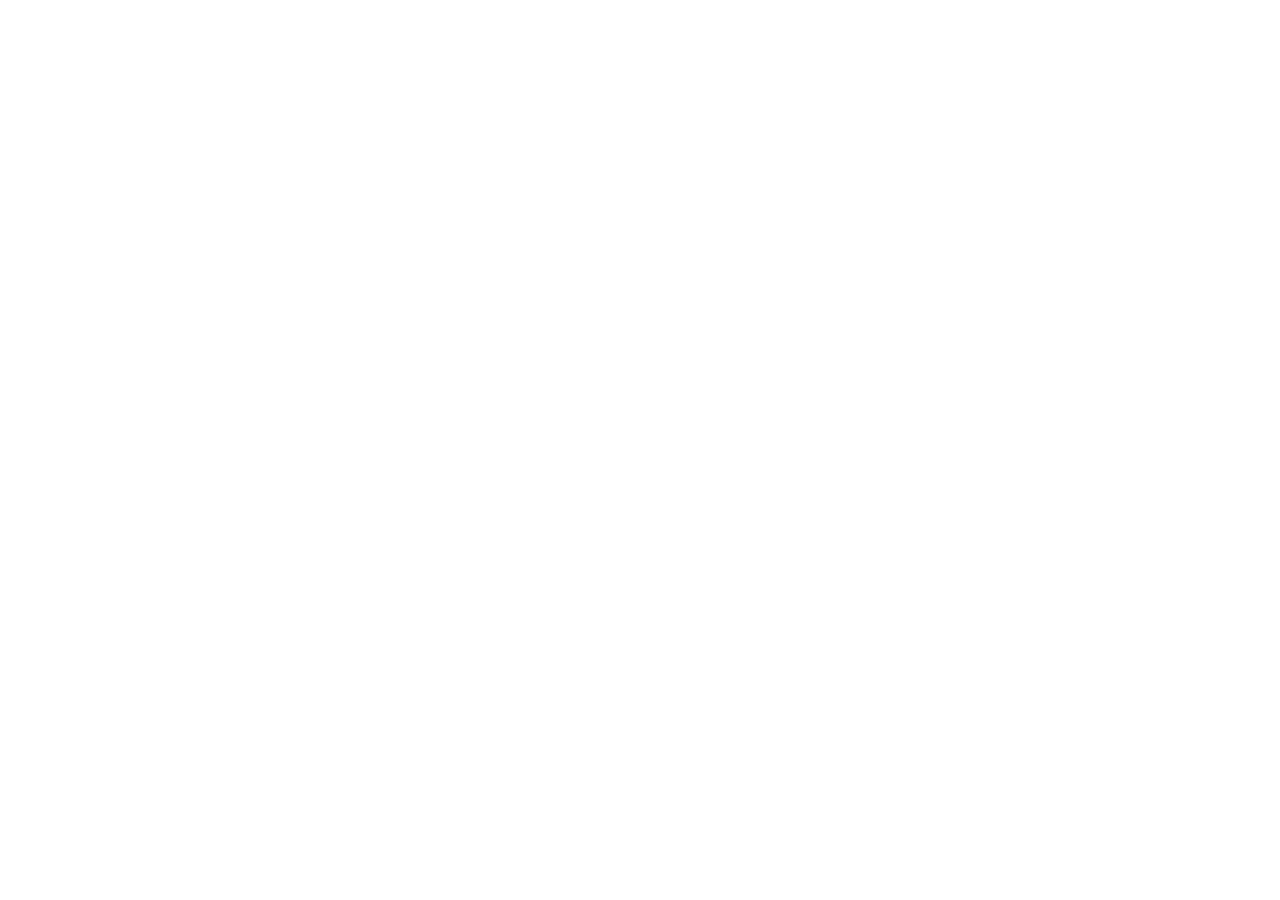
==== index.html @ d9355df0 "mindex" ====
<!doctype html>
<html lang="ja">
<head>
    
    <meta charset="utf-8">
    
    <!-- Google Tag Manager -->
    <!-- End Google Tag Manager -->
    
    <meta http-equiv="X-UA-Compatible" content="IE=edge">
    <meta name="viewport" content="width=device-width, initial-scale=1, minimum-scale=1">
    <meta name="format-detection" content="telephone=no">

    <title></title>
    <meta name="keywords" content="">
    <meta name="description" content="">

    <link rel="canonical" href="">
    
    <!-- Favicon / Webclipicon -->
    <link rel="icon" href="assets/img/common/favicon.png" sizes="32x32" />
    <link rel="icon" href="assets/img/common/favicon.png" sizes="192x192" />
    <link rel="apple-touch-icon" href="assets/img/common/favicon.png" />
    
	<!-- Ogp -->
    <meta property="og:site_name" content="" />
    <meta property="og:url" content="" />
    <meta property="og:type" content="article" />
    <meta property="og:title" content="" />
    <meta property="og:description" content="" />
    <meta property="og:image" content="" />
    <meta property="og:locale" content="ja_JP" />
    <meta name="twitter:card" content="summary_large_image" />
    <meta name="twitter:description" content="" />
    <meta name="twitter:image:src" content="" />
	
    <!-- Google Fonts -->
    <link rel="preconnect" href="https://fonts.googleapis.com">
    <link rel="preconnect" href="https://fonts.gstatic.com" crossorigin>
    
    <!-- Css -->
    <link rel="stylesheet" href="assets/css/reset.css">
    <link rel="stylesheet" href="assets/css/common.css">
    <link rel="stylesheet" href="assets/css/top.css">
    
</head>

<body>
	
    <!-- Google Tag Manager (noscript) -->
    <!-- End Google Tag Manager (noscript) -->
    
	<!-- Header -->
	<header class="header" data-include="./inc/header.html" data-path="./"></header>
    <!-- End Header -->
	
	<!-- Main -->
    <div class="main">
        
	</div>
	<!-- End Main -->
	
	<!-- Footer -->
	<footer class="footer" data-include="./inc/footer.html" data-path="./"></footer>
    <!-- End Footer -->
	
    <!-- Js -->	
    <script src="assets/js/common.js"></script>
    
</body>
</html>
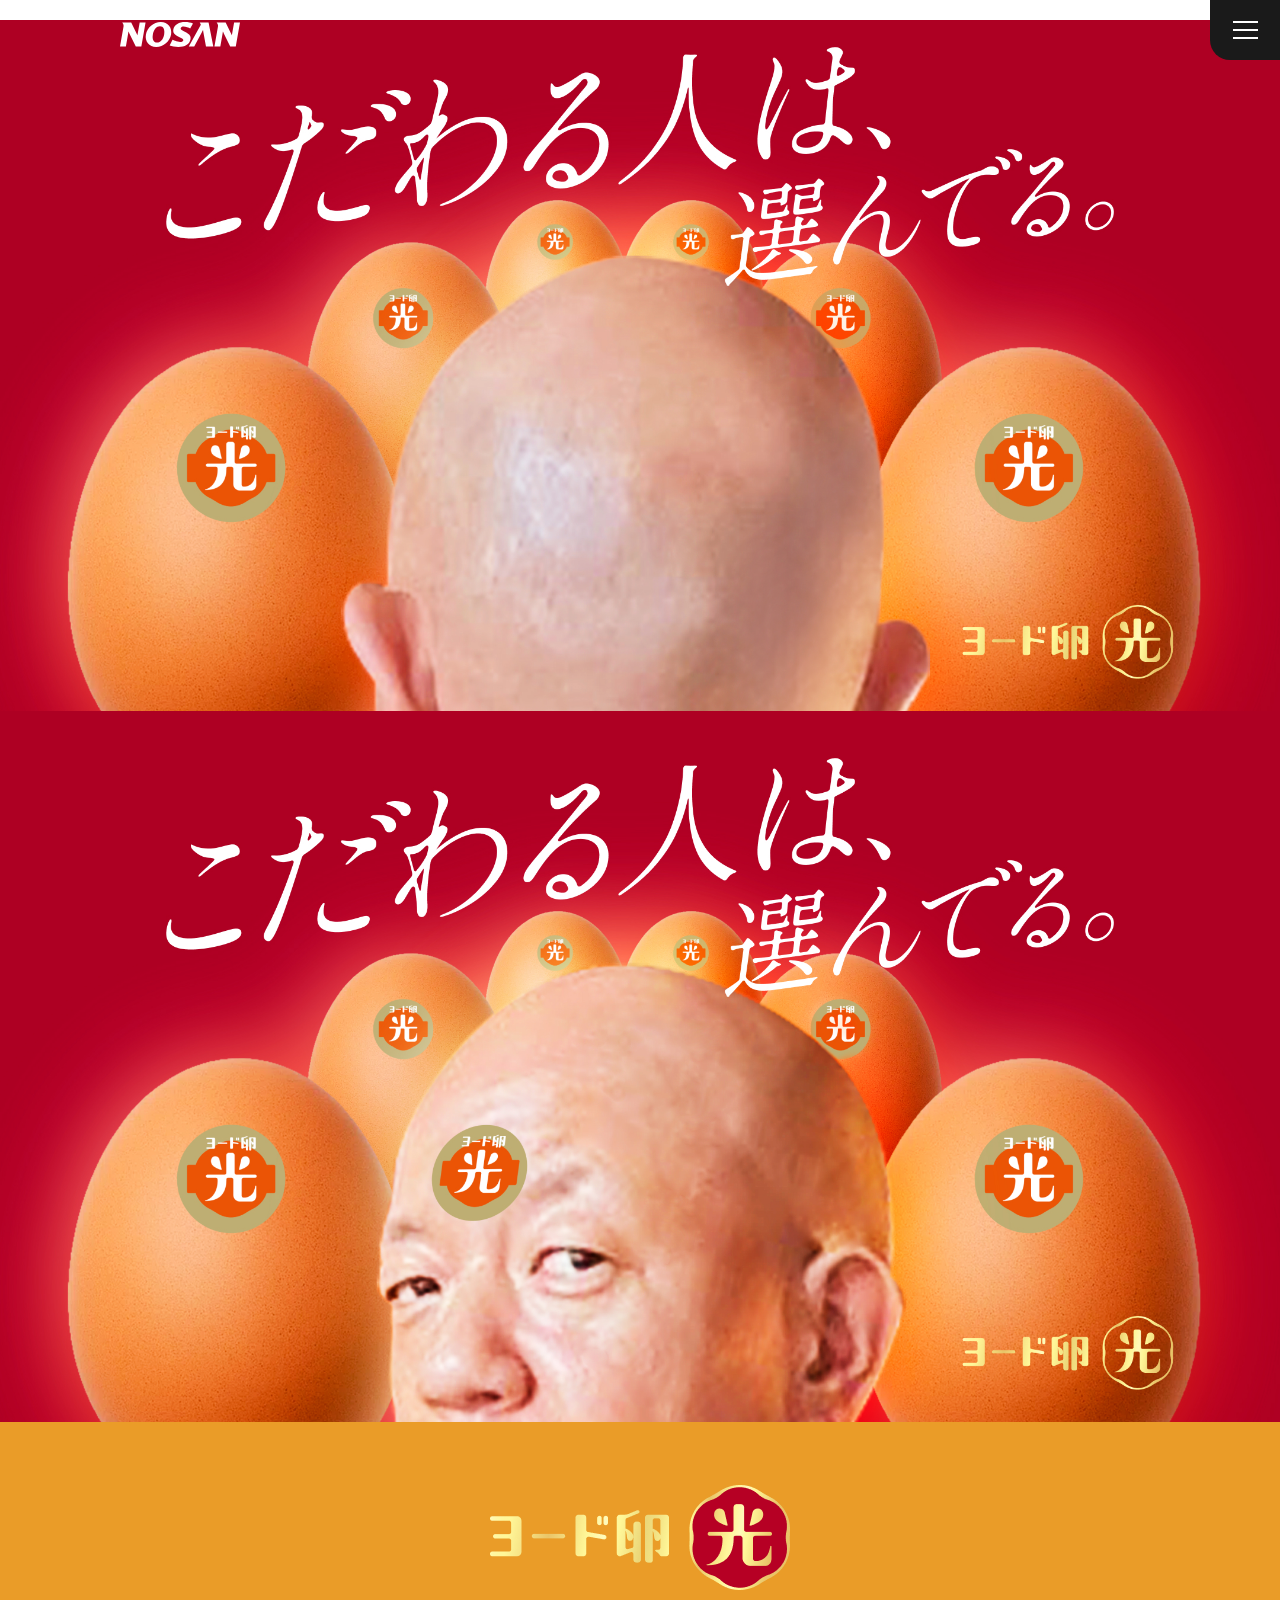
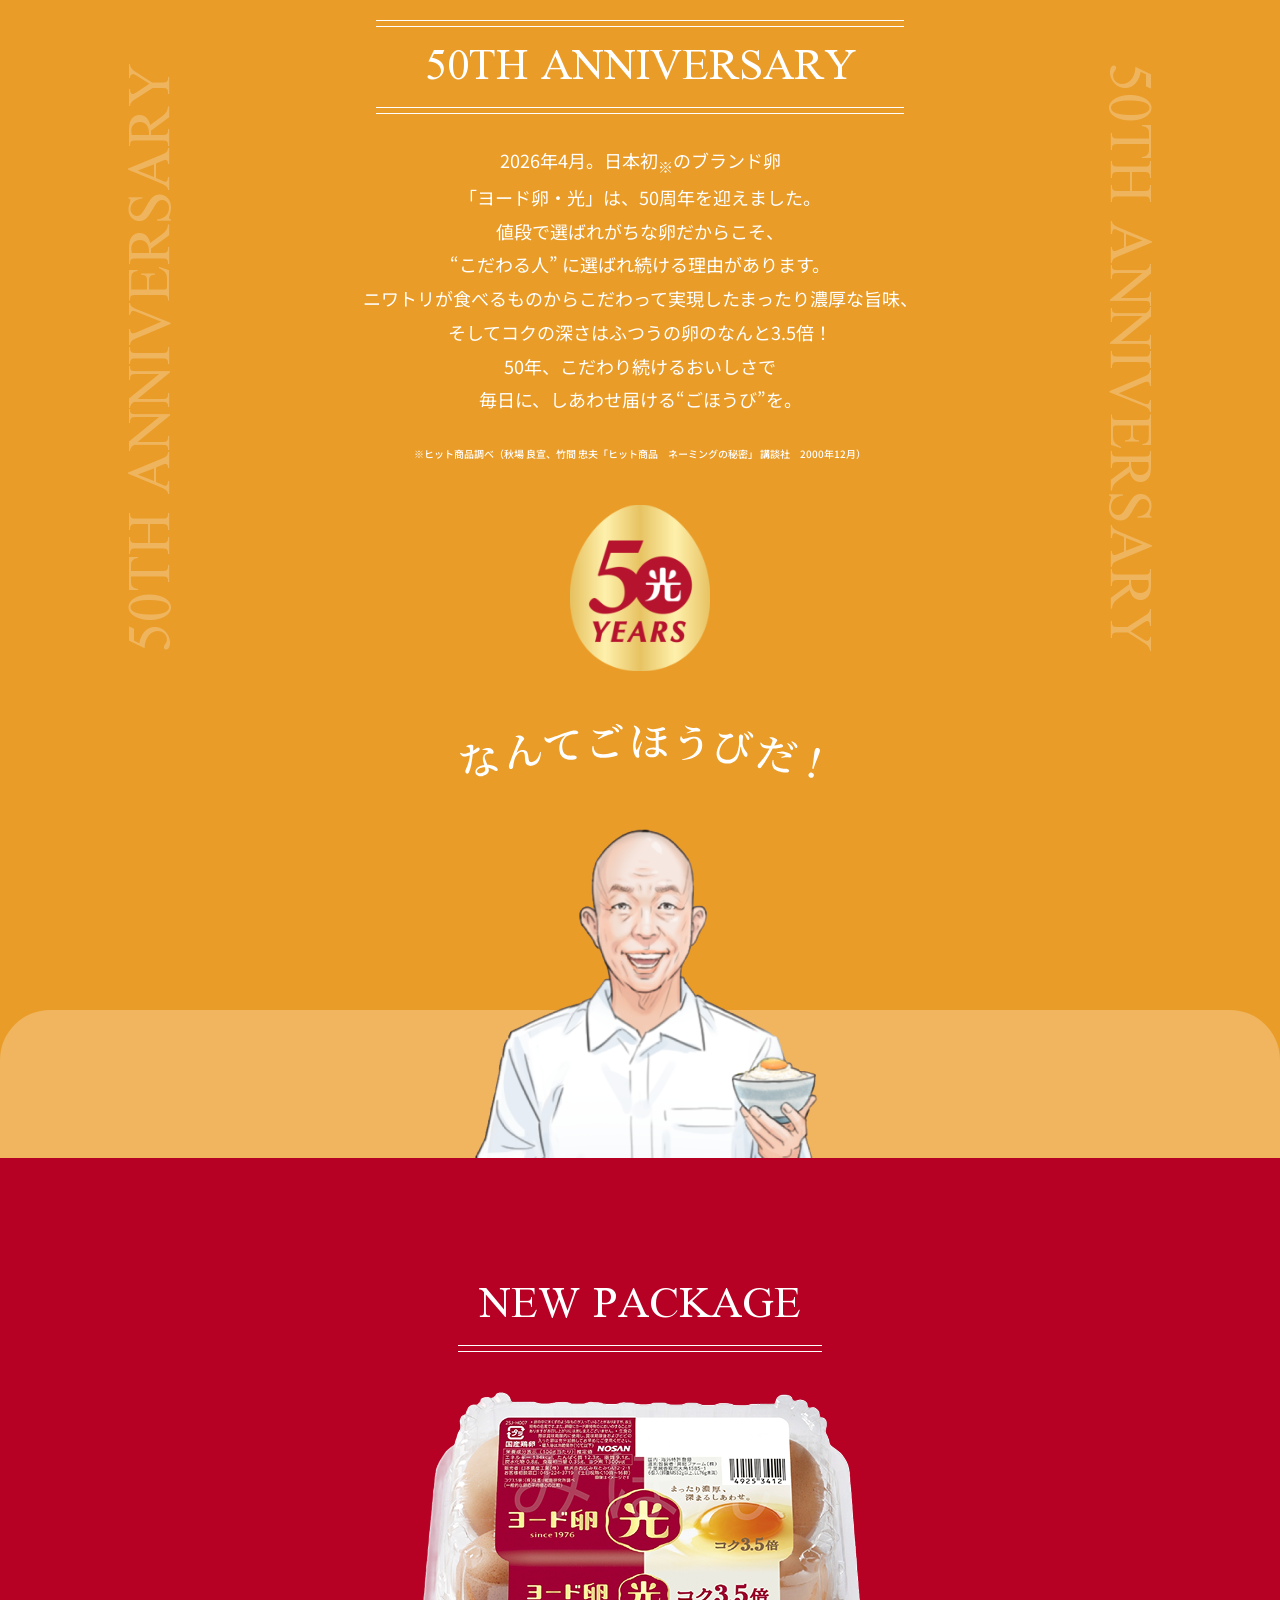
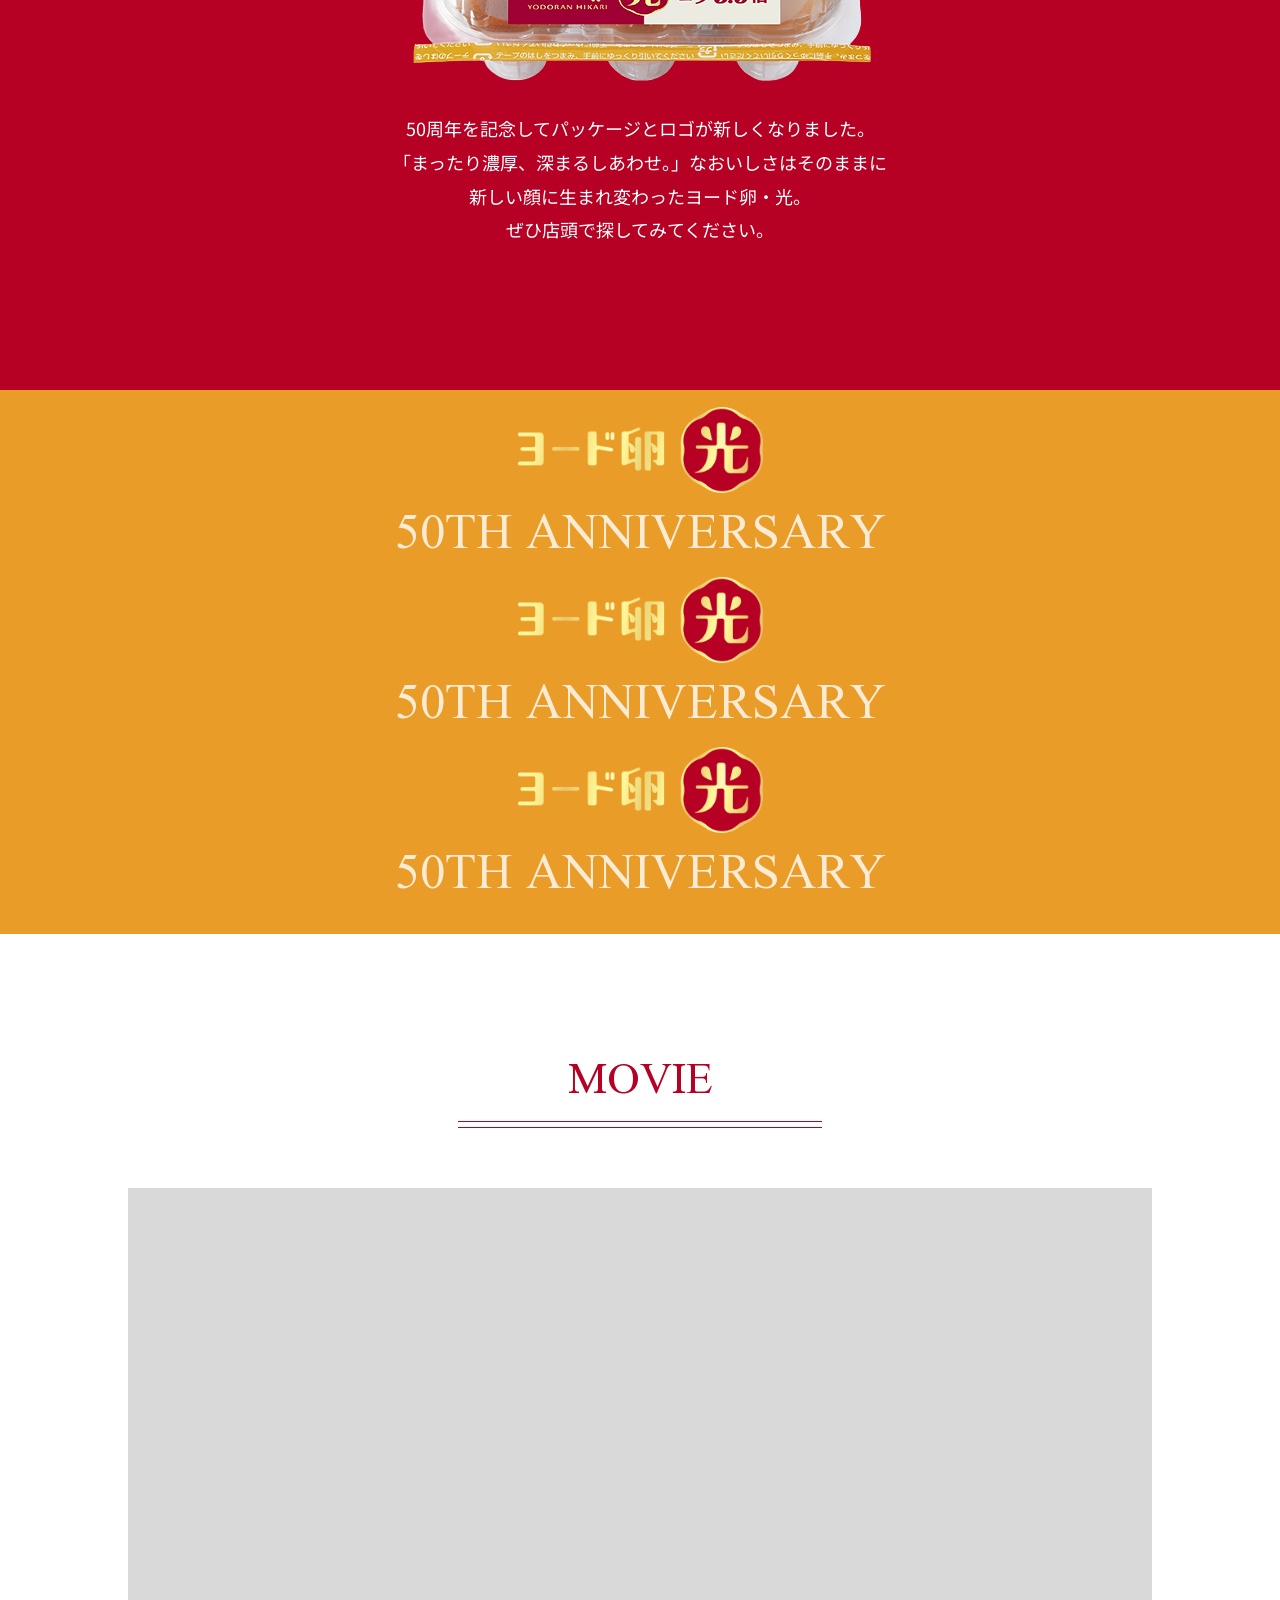
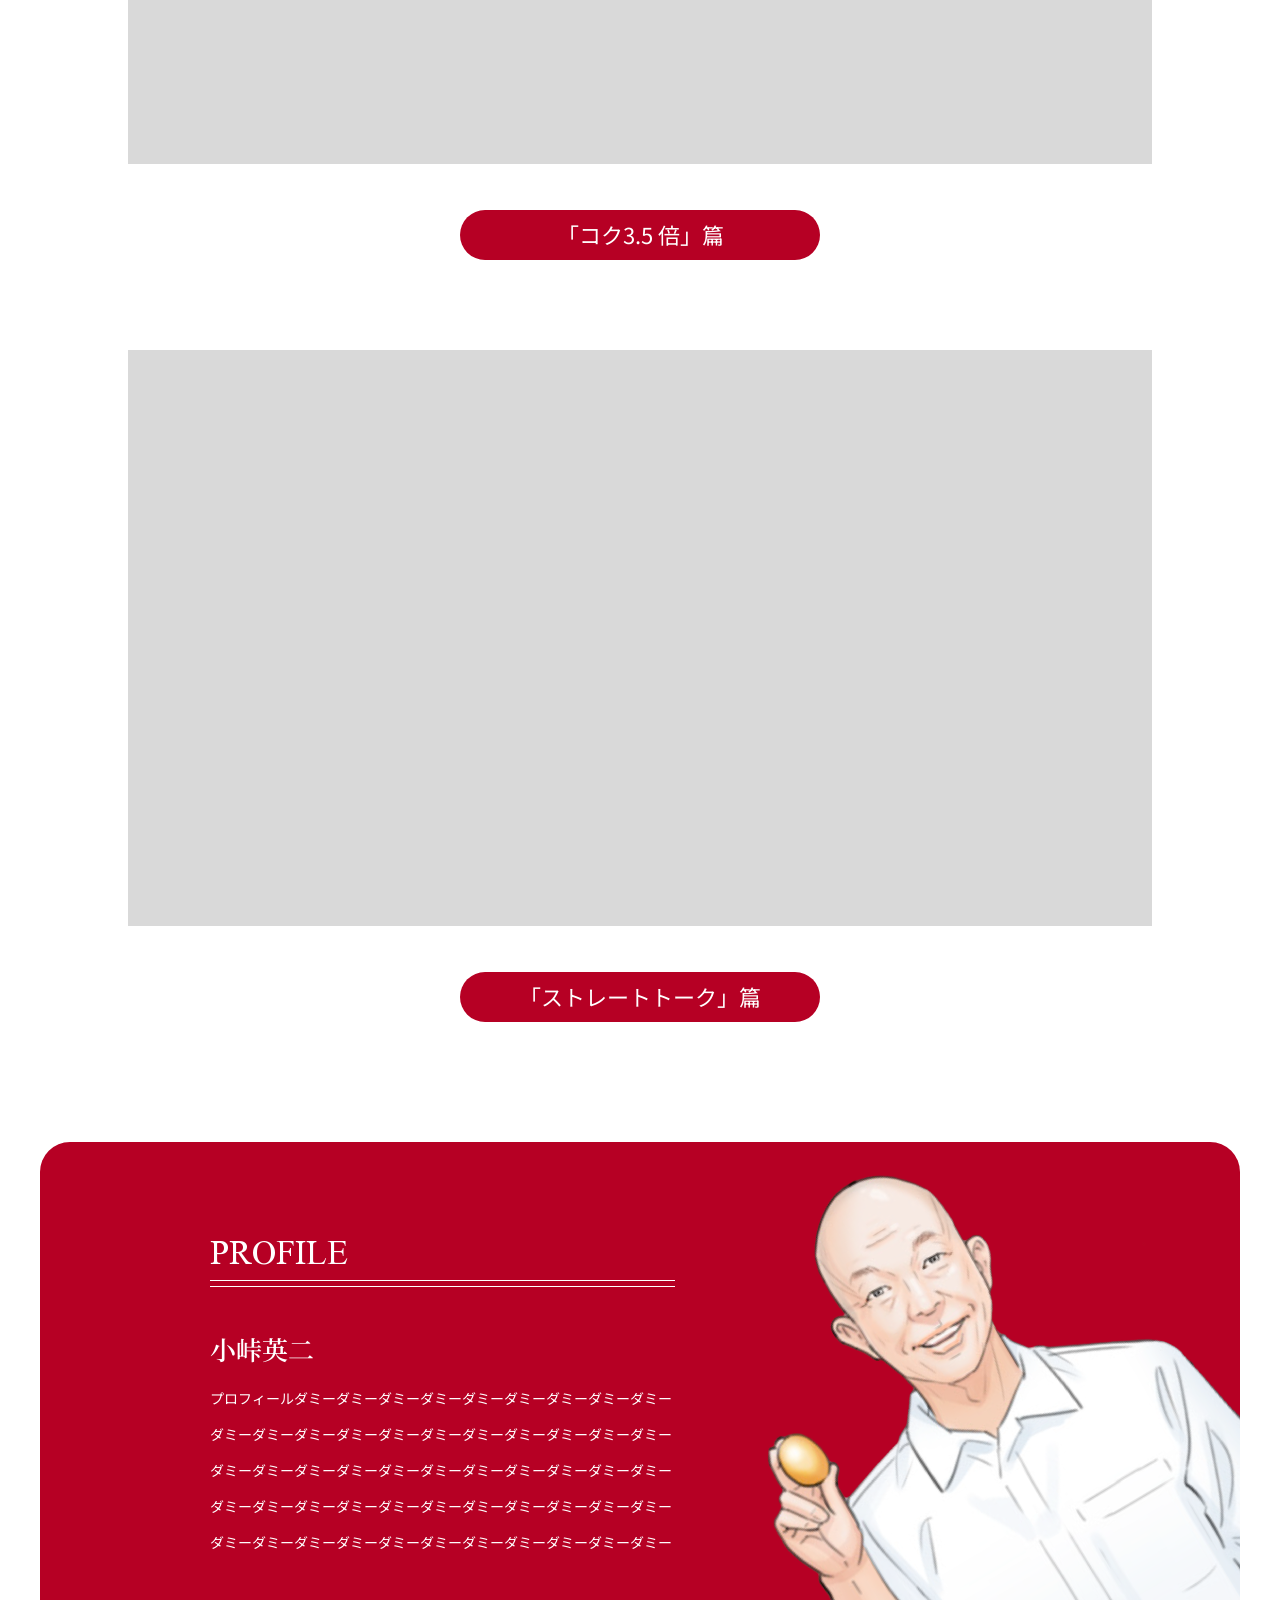
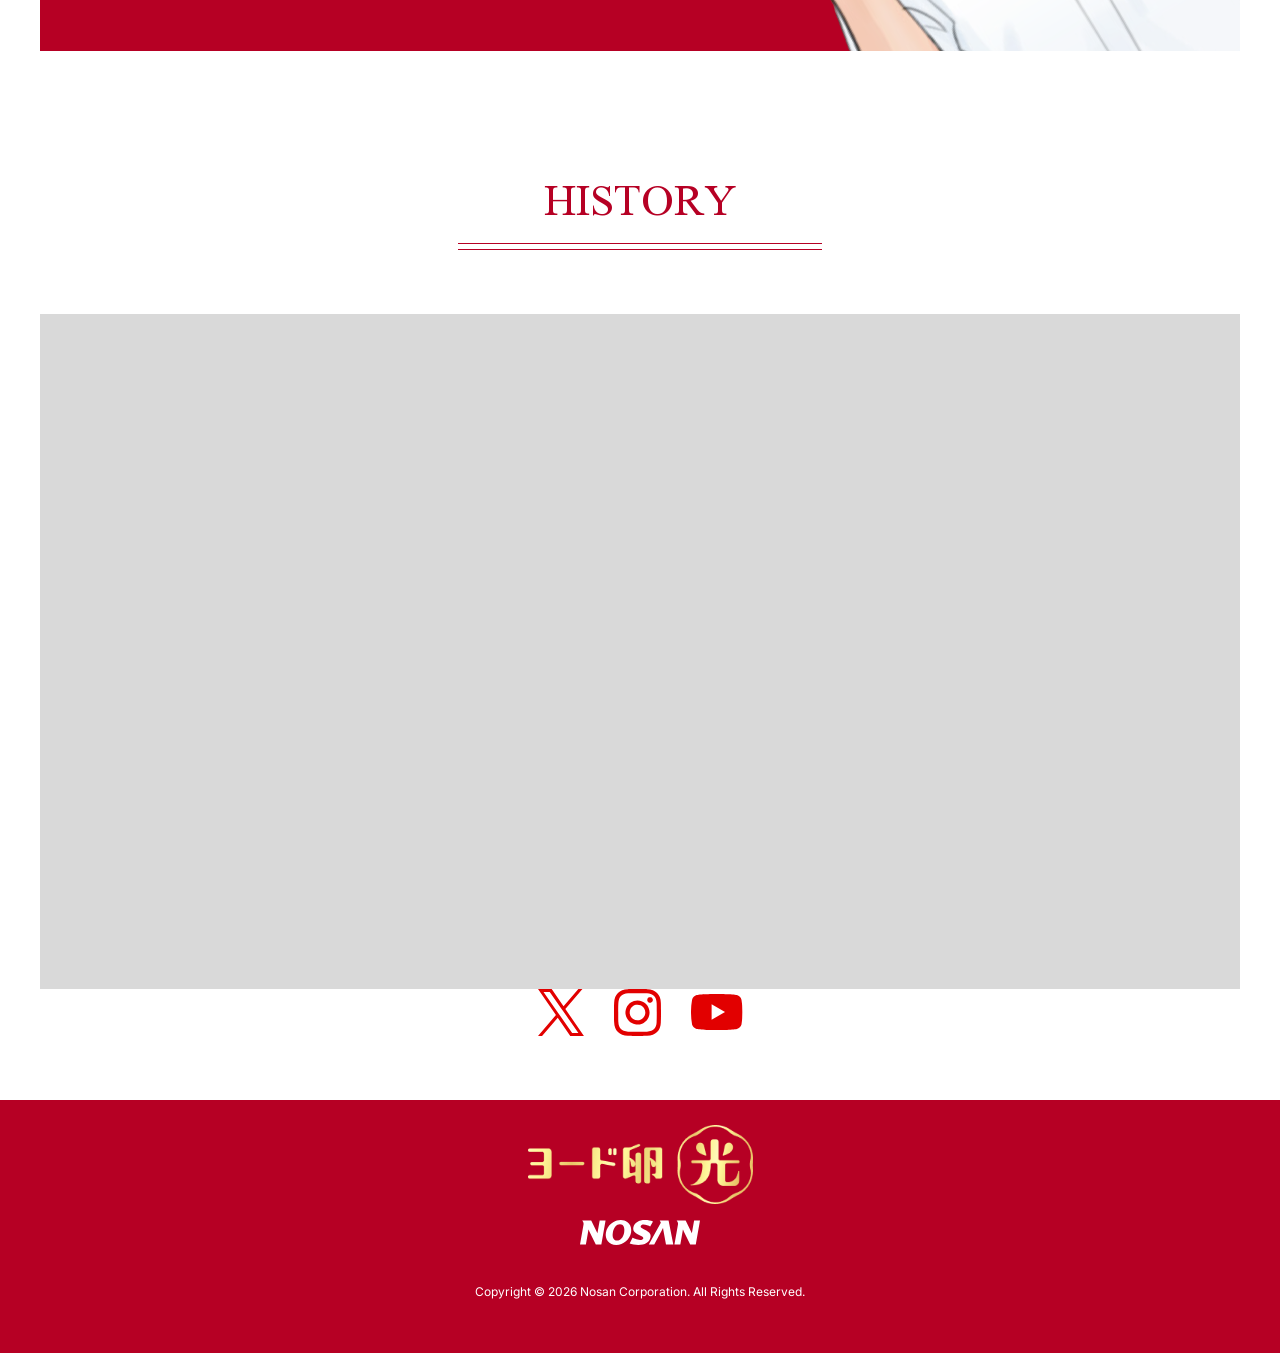
==== commit aafdeefd: "# Please enter the commit message for your changes. Lines starting # with '#' will be ignored, and a" ====
--- a/index.html
+++ b/index.html
@@ -18,9 +18,9 @@
     <link rel="canonical" href="">
     
     <!-- Favicon / Webclipicon -->
-    <link rel="icon" href="assets/img/common/favicon.png" sizes="32x32" />
-    <link rel="icon" href="assets/img/common/favicon.png" sizes="192x192" />
-    <link rel="apple-touch-icon" href="assets/img/common/favicon.png" />
+    <link rel="icon" href="assets/img/common/img-years.svg" sizes="32x32" />
+    <link rel="icon" href="assets/img/common/img-years.svg" sizes="140x166" />
+    <link rel="apple-touch-icon" href="assets/img/common/img-years.svg" />
     
 	<!-- Ogp -->
     <meta property="og:site_name" content="" />
@@ -37,7 +37,8 @@
     <!-- Google Fonts -->
     <link rel="preconnect" href="https://fonts.googleapis.com">
     <link rel="preconnect" href="https://fonts.gstatic.com" crossorigin>
-    
+    <link href="https://fonts.googleapis.com/css2?family=Inter:ital,opsz,wght@0,14..32,100..900;1,14..32,100..900&family=Noto+Sans+JP:wght@100..900&family=Noto+Serif+JP:wght@200..900&family=Tai+Heritage+Pro:wght@400;700&display=swap" rel="stylesheet">
+
     <!-- Css -->
     <link rel="stylesheet" href="assets/css/reset.css">
     <link rel="stylesheet" href="assets/css/common.css">
@@ -55,9 +56,124 @@
     <!-- End Header -->
 	
 	<!-- Main -->
-    <div class="main">
-        
-	</div>
+    <main>
+        <div class="mv">
+            <div class="mv-wrapper">
+                <div class="mv-slide">
+                    <div class="mv-slide-item">
+                        <img class="only-pc" src="assets/img/mv-img01.jpg" width="100%" alt="mv">
+                        <img class="only-sp" src="assets/img/mv-img02-sp.jpg" width="100%" alt="mv">
+                    </div>
+                    <div class="mv-slide-item">
+                        <img class="only-pc" src="assets/img/mv-img02.jpg" width="100%" alt="mv">
+                        <img class="only-sp" src="assets/img/mv-img02-sp.jpg" width="100%" alt="mv">
+                    </div>
+                </div>
+            </div>
+        </div>
+        <section id="message" class="anni">
+            <p class="anni-text anni-text--left">50TH ANNIVERSARY</p>
+            <p class="anni-text anni-text--right">50TH ANNIVERSARY</p>
+            <div class="anni-outer">
+                <div class="anni-inner">
+                    <div class="anni-logo inview fade-up">
+                        <img src="assets/img/logo-txt.png" width="300" height="150" loading="lazy" alt="image photo">
+                    </div>
+                    <h2 class="inview fade-up heading heading--lg heading--white heading--second">50TH ANNIVERSARY</h2>
+                    <p class="desc inview fade-up">2026年4月。日本初<sub>※</sub>の<br class="only-sp">ブランド卵
+                        <br>「ヨード卵・光」は、<br class="only-sp">50周年を迎えました。
+                        <br>値段で選ばれがちな卵だからこそ、
+                        <br>“こだわる人” に選ばれ続ける<br class="only-sp">理由があります。
+                        <br>ニワトリが食べるものからこだわって<br class="only-sp">実現したまったり濃厚な旨味、
+                        <br>そしてコクの深さは<br class="only-sp">ふつうの卵のなんと3.5倍！
+                        <br>50年、こだわり続けるおいしさで
+                        <br>毎日に、しあわせ届ける“ごほうび”を。
+                    </p>
+                    <p class="cap inview fade-up">※ヒット商品調べ（秋場 良宣、竹間 忠夫「ヒット商品　<br class="only-sp">ネーミングの秘密」 講談社　2000年12月）</p>
+                    <div class="anni-year inview fade-up">
+                        <img src="assets/img/img-years.svg" width="140" height="166" loading="lazy" alt="50 YEARS">
+                    </div>
+                    <div class="anni-bottom inview fade-up">
+                        <img src="assets/img/text.svg" alt="image photo" width="360" height="54" loading="lazy">
+                        <img src="assets/img/img.png" alt="image photo" width="374" height="330" loading="lazy">
+                    </div>
+                </div>
+            </div>
+        </section>
+        <section id="new-package" class="new">
+            <div class="contaier-1200">
+                <h2 class="heading heading--white inview fade-up">NEW PACKAGE</h2>
+                <div class="new-img inview fade-up">
+                    <img src="assets/img/img-new.png" alt="image photo" width="461" height="290" loading="lazy">
+                </div>
+                <p class="desc inview fade-up">50周年を記念して<br class="only-sp">パッケージとロゴが新しくなりました。
+                    <br>「まったり濃厚、深まるしあわせ。」<br class="only-sp">なおいしさはそのままに
+                    <br>新しい顔に生まれ変わった<br class="only-sp">ヨード卵・光。
+                    <br>ぜひ店頭で探してみてください。</p>
+            </div>
+            <div class="new-bottom">
+                <div class="new-slide inview fade-left">
+                    <div class="new-slide-item">
+                        <img src="assets/img/logo-txt.png" alt="image photo" width="245" height="85" loading="lazy">
+                    </div>
+                    <div class="new-slide-item">
+                        <p class="new-slide-item--txt">50TH ANNIVERSARY</p>
+                    </div>
+                    <div class="new-slide-item">
+                        <img src="assets/img/logo-txt.png" alt="image photo" width="245" height="85" loading="lazy">
+                    </div>
+                    <div class="new-slide-item">
+                        <p class="new-slide-item--txt">50TH ANNIVERSARY</p>
+                    </div>
+                    <div class="new-slide-item">
+                        <img src="assets/img/logo-txt.png" alt="image photo" width="245" height="85" loading="lazy">
+                    </div>
+                    <div class="new-slide-item">
+                        <p class="new-slide-item--txt">50TH ANNIVERSARY</p>
+                    </div>
+                </div>
+            </div>
+        </section>
+        <section id="movie" class="movie">
+            <div class="container-1024">
+                <h2 class="heading heading--red inview fade-up">MOVIE</h2>
+                <div class="movie-list">
+                    <div class="movie-item inview fade-up">
+                        <div class="movie-video">
+                            <img src="assets/img/img-ex.jpg" alt="" width="1024" height="576">
+                        </div>
+                        <a href="https://www.youtube.com/watch?v=PUdyuKaGQd4" data-width="50%" data-height="50%" data-fancybox data-aspect-ratio="2 / 1" class="movie-btn">「コク3.5 倍」篇</a>
+                    </div>
+                    <div class="movie-item inview fade-up">
+                        <div class="movie-video">
+                            <img src="assets/img/img-ex.jpg" alt="" width="1024" height="576">
+                        </div>
+                        <a href="" class="movie-btn">「ストレートトーク」篇</a>
+                    </div>
+                </div>
+            </div>
+        </section>
+        <section class="container-1200">
+            <div id="profile" class="profile">
+                <div class="profile-inner">
+                    <div class="profile-content inview fade-left">
+                        <h2 class="heading heading--sm">PROFILE</h2>
+                        <h5 class="profile-title">小峠英二</h5>
+                        <p class="profile-desc">プロフィールダミーダミーダミーダミーダミーダミーダミーダミーダミーダミーダミーダミーダミーダミーダミーダミーダミーダミーダミーダミーダミーダミーダミーダミーダミーダミーダミーダミーダミーダミーダミーダミーダミーダミーダミーダミーダミーダミーダミーダミーダミーダミーダミーダミーダミーダミーダミーダミーダミーダミーダミーダミーダミー</p>
+                    </div>
+                    <div class="profile-img">
+                        <img src="assets/img/img-profile.png" alt="image photo" width="476" height="480" loading="lazy">
+                    </div>
+                </div>
+            </div>
+            <div id="history" class="history">
+                <h2 class="heading heading--red inview fade-up">HISTORY</h2>
+                <div class="history-img inview fade-up">
+                    <img src="assets/img/img-ex.jpg" alt="" width="1200" height="2003">
+                </div>
+            </div>
+        </section>
+    </main>
 	<!-- End Main -->
 	
 	<!-- Footer -->
--- a/assets/css/common.css
+++ b/assets/css/common.css
@@ -0,0 +1,537 @@
+@charset "utf-8";
+:root {
+    --font-primary: "Noto Sans JP", sans-serif;
+    --font-secondary: "Tai Heritage Pro", serif;
+    --color-primary: #B60024;
+}
+/* Common */
+.container-1024 {
+    max-width: 1024px;
+    width: calc(100% - 40px);
+    margin: 0 auto;
+}
+
+.container-1200 {
+    max-width: 1200px;
+    width: calc(100% - 40px);
+    margin: 0 auto;
+}
+
+.container{max-width: 1200px; width: calc(100% - 40px); margin: 0 auto;}
+.txt-link{color: #f00; text-decoration: underline; text-underline-offset: 0.2em;}
+.txt-link:hover{text-decoration: none;}
+
+.bold{font-weight: bold;}
+.txt-flip{text-align: right; transform: rotateY(180deg);}
+.txt-flipcen{text-align: center; transform: rotateY(180deg);}
+
+.cap,
+[class*="cap-"]{font-size: 1rem; line-height: 1.4;}
+.cap-abs_right{position: absolute; bottom: 0.7rem; right: 0.7rem; text-align: right;}
+.cap-abs_left{position: absolute; bottom: 0.7rem; left: 0.7rem;}
+.cap-right{padding-top: 5px; text-align: right;}
+.cap-left{padding-top: 5px;}
+.shadow{color: #fff; text-shadow: 0 0 0.1rem rgba(0,0,0,.5), 0 0 0.2rem rgba(0,0,0,.5), 0 0 0.3rem rgba(0,0,0,.5), 0 0 0.4rem rgba(0,0,0,.5), 0 0 0.5rem rgba(0,0,0,.5), 0 0 0.6rem rgba(0,0,0,.5), 0 0 0.7rem rgba(0,0,0,.5), 0 0 0.8rem rgba(0,0,0,.5), 0 0 0.9rem rgba(0,0,0,.5), 0 0 1rem rgba(0,0,0,.5);}
+
+
+/* Header */
+/* 1. Thiết lập chung cho Menu Wrap */
+.menu-wrap {
+    position: fixed;
+    top: 0;
+    left: 0;
+    width: 100%;
+    min-height: 100%;
+    background-color: #887575;
+    /* Màu nâu tím như trong hình */
+    z-index: 999;
+    display: flex;
+    align-items: center;
+    justify-content: center;
+    text-align: center;
+
+    /* Hiệu ứng ẩn mặc định */
+    opacity: 0;
+    visibility: hidden;
+    clip-path: polygon(0 0, 100% 0, 100% 0, 0 0);
+    transition: all 0.4s ease-in-out;
+}
+
+/* 2. Khi Menu được mở */
+.menu-wrap.is-open {
+    clip-path: polygon(0 0, 100% 0, 100% 100%, 0% 100%);
+    opacity: 1;
+    visibility: visible;
+}
+
+/* 3. Nội dung bên trong */
+.menu-inner {
+    width: 100%;
+    max-width: 400px;
+    padding: 2rem;
+}
+
+.menu-logo {
+    margin-bottom: 4.5rem;
+}
+
+.menu-list ul {
+    list-style: none;
+    padding: 0;
+    margin: 0 0 4rem 0;
+}
+
+.menu-list ul li {
+    margin: 2rem 0;
+
+}
+
+.menu-link {
+    /* display: block; */
+    font-size: 3rem;
+    color: #fff;
+    text-decoration: none;
+    letter-spacing: 0.2em;
+    text-transform: uppercase;
+    transition: all 0.3s linear;
+    font-family: var(--font-secondary);
+    position: relative;
+    font-weight: 400;
+}
+
+.menu-link::after {
+    content: "";
+    position: absolute;
+    width: 0;
+    height: 2px;
+    transform: translate(-50%, -50%);
+    bottom: 10px;
+    left: 50%;
+    background: linear-gradient(to right, #FFF9BA, #EBD679);
+    transition: all 0.3s linear;
+}
+
+.menu-link:hover::after {
+    width: 100%;
+}
+
+.menu-link.is-active::after {
+    width: 100%;
+}
+
+/* 4. Social Icons */
+.social-list {
+    display: flex;
+    justify-content: center;
+    gap: 3rem;
+    list-style: none;
+    padding: 0;
+    margin-bottom: 4.5rem;
+}
+
+.social-list li {
+    display: flex;
+    justify-content: center;
+    align-items: center;
+}
+
+
+.social-list img {
+    filter: brightness(0) invert(1);
+    /* Chuyển icon sang màu trắng nếu là file màu gốc */
+    height: auto;
+}
+
+.social-icon {
+    transition: all .3s linear;
+}
+
+.social-icon:hover {
+    opacity: .6;
+    transform: rotate(10deg);
+}
+
+/* Container chứa nút */
+.menu-icon {
+    position: fixed;
+    top: 0;
+    /* Khoảng cách từ trên xuống */
+    right: 0;
+    /* Khoảng cách từ phải sang */
+    display: flex;
+    flex-direction: column;
+    justify-content: center;
+    align-items: center;
+    cursor: pointer;
+    z-index: 10000;
+    /* Đảm bảo luôn nằm trên cùng */
+
+    width: 70px;
+    height: 60px;
+    background: #1A1A1A;
+    border-bottom-left-radius: 20px;
+}
+
+.menu-icon:hover {
+    opacity: .8;
+    transition: all 0.3s ease-in-out;
+}
+
+/* 3 thanh gạch ngang của Hamburger */
+.menu-icon span {
+    display: block;
+    width: 25px;
+    height: 2px;
+    /* Thanh mảnh như trong hình */
+    background-color: #fff;
+    /* Màu mặc định khi đóng (thường là đen/xám) */
+    margin: 3px 0;
+    /* Khoảng cách giữa các thanh */
+    transition: all 0.3s ease-in-out;
+}
+
+/* --- KHI MENU MỞ (Class .is-open) --- */
+
+/* Đổi màu thanh gạch sang TRẮNG để nổi bật trên nền nâu */
+.menu-icon.is-open span {
+    margin: 0;
+    /* Thu hẹp khoảng cách để xoay chuẩn tâm */
+}
+
+/* Xoay thanh 1 thành đường chéo \ */
+.menu-icon.is-open span:nth-child(1) {
+    transform: rotate(45deg);
+}
+
+/* Ẩn thanh ở giữa */
+.menu-icon.is-open span:nth-child(2) {
+    opacity: 0;
+    width: 0;
+}
+
+/* Xoay thanh 3 thành đường chéo / */
+.menu-icon.is-open span:nth-child(3) {
+    transform: rotate(-45deg) translate(2px, -3px);
+}
+
+.header-wrap {
+    display: flex;
+    justify-content: space-between;
+    position: fixed;
+    top: 0;
+    right: 0;
+    width: 100%;
+    padding: 20px 0 20px 120px;
+    z-index: 99;
+    transition: all 0.8s cubic-bezier(0.4, 0, 0.2, 1);
+}
+
+.header-wrap.blend-mode {
+    background: linear-gradient(to top, rgba(0, 0, 0, 0.2) 0%, transparent 100%);
+}
+
+.header-wrap.blend-mode .header-logo img {
+    filter: drop-shadow(0 0 5px rgba(255, 255, 255, 0.5));
+    animation: pulseGlow 3s ease-in-out infinite;
+}
+
+@keyframes pulseGlow {
+
+    0%,
+    100% {
+        filter: drop-shadow(0 0 5px rgba(255, 255, 255, 0.4));
+        opacity: 0.8;
+    }
+
+    50% {
+        filter: drop-shadow(0 0 15px rgba(255, 255, 255, 0.9));
+        opacity: 1;
+    }
+}
+@media screen and (min-width: 769px){
+	
+}
+
+@media screen and (max-width: 768px){
+	.menu-link {
+        font-size: 2rem;
+    }
+
+    .menu-logo img {
+        width: 206px;
+    }
+
+    .menu-inner {
+        padding: 40px 20px;
+    }
+
+    .social-list li img {
+        width: 35px;
+    }
+
+    .menu-social-logo img {
+        width: 67px;
+    }
+
+    .menu-icon {
+        width: 50px;
+        height: 45px;
+    }
+
+    .menu-icon span {
+        width: 16px;
+    }
+
+    .header-wrap {
+        padding: 10px 0 20px 25px;
+    }
+}
+
+@media screen and (max-width: 1200px){
+	
+}
+
+@media screen and (max-width: 480px){
+	
+}
+
+/* Main */
+
+@media screen and (min-width: 769px){
+	
+}
+
+@media screen and (max-width: 768px){
+	
+}
+
+@media screen and (max-width: 1200px){
+	
+}
+
+@media screen and (max-width: 480px){
+	
+}
+.scrollTop {
+    position: fixed;
+    bottom: 23px;
+    right: 23px;
+    cursor: pointer;
+    /* overflow: hidden; Quan trọng: để ẩn icon khi nó bay ra ngoài phạm vi nút */
+    opacity: 0;
+    visibility: hidden;
+    transition: all 0.3s ease;
+    display: flex;
+    align-items: center;
+    justify-content: center;
+}
+
+/* Hiện nút khi có class .on (từ JS của bạn) */
+.scrollTop.is-show {
+    opacity: 1;
+    visibility: visible;
+}
+
+/* Wrapper của icon */
+.icon-wrap {
+    display: block;
+    transition: transform 0.3s ease, opacity 0.3s ease;
+}
+
+/* HIỆU ỨNG HOVER */
+.scrollTop:hover .icon-wrap {
+    animation: backToTop 1s ease-in-out infinite alternate;
+}
+
+@keyframes backToTop {
+    0% {
+        transform: translateY(0);
+    }
+
+    50% {
+        transform: translateY(-10px);
+    }
+
+    100% {
+        transform: translateY(0);
+    }
+}
+/* Footer */
+.footer-wrap {
+    margin-top: min(6vw, 6.4rem);
+    background: var(--color-primary);
+    display: flex;
+    justify-content: center;
+    align-items: center;
+    flex-direction: column;
+    padding: 2.5rem 20px 5rem;
+}
+
+.footer-logo {}
+
+.footer-logo-txt {
+    margin: 1.4rem 0 3.7rem;
+}
+
+.footer-copyright {
+    font-size: 1.2rem;
+    font-family: "Inter", sans-serif;
+    text-align: center;
+}
+
+.footer-social .social-icon {
+    filter: invert(29%) sepia(93%) saturate(5436%) hue-rotate(371deg) brightness(88%) contrast(117%);
+}
+@media screen and (min-width: 769px){
+	
+}
+
+@media screen and (max-width: 768px){
+	.footer-container{
+        margin-top: 47px;
+    }
+    .footer-wrap{
+        margin-top: 44px;
+    }
+    .footer-logo img{
+        width: 179px;
+    }
+    .footer-logo-txt img{
+        width: 95px;
+    }
+    .footer-copyright{
+        font-size: 1rem;
+    }
+    .scrollTop{
+        bottom: 20px;
+        right: 20px;
+    }
+}
+
+@media screen and (max-width: 1200px){
+	
+}
+
+@media screen and (max-width: 480px){
+	
+}
+
+/* Animate */
+@media screen{
+    .inview{}
+    .fade-in{opacity: 0; transition: 1.5s;}
+    .fade-in.is-view{opacity: 1;}
+
+    .fade-up{opacity: 0; transform: translateY(30px); transition: 1.5s;}
+    .fade-up.is-view{opacity: 1; transform: translateY(0);}
+
+    .fade-right{opacity: 0; transform: translateX(-30px); transition: 1.5s;}
+    .fade-right.is-view{opacity: 1; transform: translateX(0);}
+    /* Animate */
+    .fade-in {
+        opacity: 0;
+        transition: opacity 1.5s ease;
+    }
+    
+    .fade-in.is-view {
+        opacity: 1;
+    }
+    
+    .fade-up {
+        opacity: 0;
+        transform: translateY(40px);
+        -webkit-transform: translateY(40px);
+        transition: opacity 1.5s ease, transform 1.5s ease;
+    }
+    
+    .fade-up.is-view {
+        opacity: 1;
+        transform: translateY(0);
+        -webkit-transform: translateY(0);
+    }
+    
+    .fade-down {
+        opacity: 0;
+        transform: translateY(-40px);
+        -webkit-transform: translateY(-40px);
+        transition: opacity 1.5s ease, transform 1.5s ease;
+    }
+    
+    .fade-down.is-view {
+        opacity: 1;
+        transform: translateY(0);
+        -webkit-transform: translateY(0);
+    }
+    
+    .fade-left {
+        opacity: 0;
+        transform: translateX(-40px);
+        -webkit-transform: translateX(-40px);
+        transition: opacity 1.5s ease, transform 1.5s ease;
+    }
+    
+    .fade-left.is-view {
+        opacity: 1;
+        transform: translateY(0);
+        -webkit-transform: translateY(0);
+    }
+    
+    .fade-right {
+        opacity: 0;
+        transform: translateX(40px);
+        -webkit-transform: translateX(40px);
+        transition: opacity 1.5s ease, transform 1.5s ease;
+    }
+    
+    .fade-right.is-view {
+        opacity: 1;
+        transform: translateY(0);
+        -webkit-transform: translateY(0);
+    }
+    
+    .zoom-in {
+        opacity: 0;
+        overflow: hidden;
+        transform: scale(0.7, 0.7);
+        -webkit-transform: scale(0.7, 0.7);
+        transition: opacity 1.5s ease, transform 1.5s ease;
+    }
+    
+    .zoom-in.is-view {
+        opacity: 1;
+        transform: scale(1, 1);
+        -webkit-transform: scale(1, 1);
+    }
+    
+    .zoom-out {
+        opacity: 0;
+        overflow: hidden;
+        transform: scale(1.2, 1.2);
+        -webkit-transform: scale(1.2, 1.2);
+        transition: opacity 1.5s ease, transform 1.5s ease;
+    }
+    
+    .zoom-out.is-view {
+        opacity: 1;
+        transform: scale(1, 1);
+        -webkit-transform: scale(1, 1);
+    }
+}
+
+@media (min-width: 768px) {
+    .delay1 {
+        transition-delay: .4s;
+    }
+
+    .delay2 {
+        transition-delay: .6s;
+    }
+
+    .delay3 {
+        transition-delay: .8s;
+    }
+
+    .delay4 {
+        transition-delay: 1s;
+    }
+}
--- a/assets/css/top.css
+++ b/assets/css/top.css
@@ -0,0 +1,408 @@
+@charset "utf-8";
+/* Top */
+html{scroll-padding-top: 85px;}
+header{position: fixed; top: 0; left: 0; width: 100%; z-index: 100; background: #fff;
+display: flex; justify-content: space-between; align-items: center; padding: 10px 20px;}
+.main{padding-top: 85px;}
+
+.menu{display: flex;}
+.menu li{margin-left: 20px;}
+.menu a.is-active{color: red;}
+
+.anni{
+    padding-top: 6.3rem;
+    background: #EA9C28;
+    position: relative;
+}
+.anni::after{
+    position: absolute;
+    content: "";
+    height: 14.8rem;
+    background: #fff;
+    opacity: 0.25;
+    border-top-left-radius: 50px;
+    border-top-right-radius: 50px;
+    bottom: 0;
+    left: 0;
+    right: 0;
+    /* z-index: -1; */
+}
+.anni-outer{
+    width: 1186px;
+    max-width: calc(100% - 40px);
+    margin: 0 auto;
+    position: relative;
+    overflow: hidden;
+}
+.anni-text{
+    position: absolute;
+    top: 18%;
+    font-size: 6rem;
+    text-transform: uppercase;
+    font-family: var(--font-secondary);
+    opacity: 0.25;
+    -ms-writing-mode: tb-lr;
+    -webkit-writing-mode: vertical-lr;
+    writing-mode: vertical-lr;
+}
+.anni-text.anni-text--left{
+    transform: rotate(180deg);
+    left: 8vw;
+}
+.anni-text.anni-text--right{
+    right: 8vw;
+}
+.anni-logo{
+    display: flex;
+    justify-content: center;
+    align-items: center;
+    margin-bottom: 3rem;
+}
+.anni-bottom img:nth-child(2){
+    transform: translateY(40px);
+    animation: backToTop 5s ease-in-out infinite alternate;
+}
+
+@keyframes backToTop {
+    0% {
+        transform: translateY(0);
+    }
+
+    50% {
+        transform: translateY(-20px);
+    }
+
+    100% {
+        transform: translateY(0);
+    }
+}
+
+.heading{
+    font-family: var(--font-secondary);
+    font-size: 4.4rem;
+    text-transform: uppercase;
+    text-align: center;
+    line-height: 1;
+    padding: 25px 10px;
+    box-sizing: border-box;
+    margin: 0 auto;
+    position: relative;
+    font-weight: normal;
+    letter-spacing: 10%;
+}
+.heading--second::before ,
+.heading::after {
+    content: "";
+    position: absolute;
+    height: 5px;             
+    border-top: 1px solid #FFFFFF;
+    border-bottom: 1px solid #FFFFFF;
+    left: 50%;
+    transform: translateX(-50%);
+    width: 364px;
+}
+.heading--second::before {
+    top: 0;                
+}
+
+/* Tạo 2 đường kẻ phía dưới */
+.heading::after {
+    bottom: 0;         
+}
+.heading--white{
+    color: #ffffff;
+}
+.heading--second::before ,
+.heading.heading--second::after{
+    width: 12em;
+}
+.desc{
+    font-size: 1.8rem;
+    /* font-weight: 500; */
+    text-align: center;
+    margin: 3rem 0;
+    line-height: 1.875;
+    letter-spacing: 15%;
+}
+.cap{
+    font-size: 1rem;
+    font-weight: 500;
+    text-align: center;
+}
+.anni-year{
+    margin: 4.4rem auto 5.3rem;
+    display: flex;
+    justify-content: center;
+    align-items: center;
+}
+.anni-bottom{
+    display: flex;
+    justify-content: center;
+    align-items: center;
+    flex-direction: column;
+    gap: 10px;
+    position: relative;
+    z-index: 2;
+}
+.new{
+    background: var(--color-primary);
+    padding-top: min(10vw, 10rem);
+}
+.heading{
+    /* width: 364px; */
+}
+.heading--white{
+
+}
+.heading--second{
+
+}
+.new-img{
+    display: flex;
+    justify-content: center;
+    align-items: center;
+    margin-top: 40px;
+}
+.desc{
+
+}
+.new-bottom{
+    margin-top: min(14vw, 14.3rem);
+}
+.new-slide{
+    background: #EA9C28;
+    padding: 1.7rem 0;
+}
+
+.new-slide-item{
+    display: flex !important; 
+    justify-content: center;
+    align-items: center;
+    height: 85px;
+    margin: 0 8px;
+}
+.new-slide-item--txt{
+    opacity: .8;
+    font-size: 5rem;
+    text-transform: uppercase;
+    font-family: var(--font-secondary);
+    letter-spacing: 10%;
+    line-height: 1;
+}
+.movie{
+    padding: min(10vw, 10rem) 0 min(12vw, 12rem);
+}
+.heading--red{
+    color: var(--color-primary);
+}
+.heading--red::after{
+    border-top: 1px solid var(--color-primary);
+    border-bottom: 1px solid var(--color-primary);
+}
+.movie-list{
+    margin-top: min(6vw, 6rem);
+}
+.movie-item:not(:last-child){
+    margin-bottom: min(9vw, 9rem);
+}
+.movie-video{
+
+}
+.movie-btn{
+    margin: 46px auto 0;
+    width: 360px;
+    height: 50px;
+    display: flex;
+    justify-content: center;
+    align-items: center;
+    font-size: 2.2rem;
+    background: var(--color-primary);
+    border-radius: 100px;
+    text-decoration: none;
+    letter-spacing: 10%;
+    transition: all .2s linear;
+    /* border: 2px solid var(--color-primary); */
+}
+.movie-btn:hover{
+    background: #EA9C28;
+}
+
+.profile{
+    background: var(--color-primary);
+    border-top-left-radius: 30px;
+    border-top-right-radius: 30px;
+    padding: min(8vw, 8.1rem) 0 0 min(17vw, 17rem);
+    margin-bottom: min(10vw, 10.5rem);
+}
+.profile-inner{
+    position: relative;
+    display: flex;
+    justify-content: space-between;
+    align-items: center;
+}
+.profile-content{
+    width: 50%;
+    max-width: 465px;
+    padding-bottom: min(9vw, 9rem);
+}
+
+.heading{
+
+}
+.heading--sm{
+    width: 100%;
+    font-size: 3.4rem;
+    padding: 15px 0;
+    text-align: left;
+}
+.heading--sm::after{
+    left: 0;
+    transform: unset;
+    width: 100%;
+}
+.profile-title{
+    font-size: 2.6rem;
+    margin: min(5vw, 4rem) 0 1rem;
+    font-weight: 600;
+    font-family: "Noto Serif JP", serif;
+}
+.profile-desc{
+    font-size: 1.4rem;
+    line-height: 2.57;
+}
+.profile-img{   
+    width: 46.116%;
+    position: absolute;
+    right: 0;
+    bottom: 0;
+}   
+.profile-img img{
+    display: inline-block;
+    /* Đặt tâm xoay ở dưới cùng để giống như đang đứng lắc lư */
+    transform-origin: bottom center; 
+    animation: swingAction 3s ease-in-out infinite;
+}
+@keyframes swingAction {
+    0%, 100% { transform: rotate(0deg); }
+    25% { transform: rotate(2deg); } /* Lắc sang phải */
+    75% { transform: rotate(-2deg); } /* Lắc sang trái */
+}
+.profile-img:hover {
+    animation: wobbleAction 0.8s both;
+}
+
+@keyframes wobbleAction {
+    0% { transform: translateX(0%); }
+    15% { transform: translateX(-5%) rotate(-2deg); }
+    30% { transform: translateX(3%) rotate(1deg); }
+    45% { transform: translateX(-3%) rotate(-1deg); }
+    60% { transform: translateX(2%) rotate(1deg); }
+    75% { transform: translateX(-1%) rotate(-1deg); }
+    100% { transform: translateX(0%); }
+}
+@keyframes floatAndSwing {
+    0%, 100% { transform: translateY(0) rotate(0deg); }
+    50% { transform: translateY(-15px) rotate(2deg); }
+}
+.profile-img {
+    animation: floatAndSwing 4s ease-in-out infinite;
+}
+
+.history-img{
+    margin-top: min(6vw, 6.4rem);
+}
+
+@media screen and (min-width: 769px){
+	
+}
+
+@media screen and (max-width: 768px){
+	.anni{
+        padding-top: 4rem;
+    }
+    .heading{
+        font-size: 2.8rem;
+        padding: 20px 5px 15px;
+    }
+    .desc{
+        font-size: 1.6rem;
+        margin-bottom: 16px;
+    }
+    .anni::after{
+        border-top-left-radius: 30px;
+        border-top-right-radius: 30px;
+    }
+    .heading::after {
+        width: 237px;
+    }
+    .new-img img{
+        width: 216px;
+    }
+    .new-slide-item--txt{
+        font-size: 3rem;
+    }
+    .new-slide-item{
+        height: 50px;
+    }
+    .new-slide-item img{
+        height: 50px;
+        width: 146px;
+        object-fit: contain;
+    }
+    .movie-btn{
+        width: 230px;
+        height: 34px;
+        font-size: 1.6rem;
+        margin-top: 26px;
+    }
+    .movie-item:not(:last-child) {
+        margin-bottom: 52px;
+    }
+    .profile{
+        margin: 0 -20px 30px -20px;
+        overflow: hidden;
+        padding: 40px 20px 0 20px;
+    }
+    .heading--sm{
+        text-align: center;
+    }
+    .heading--sm::after{
+        width: 100%;
+    }
+    .profile-inner{
+        flex-direction: column;
+    }
+    .profile-content{
+        width: 100%;
+    }
+    .profile-img{
+        width: 100%;
+        position: unset;
+        /* animation: none; */
+        margin-right: -40px;
+    }
+    .profile-img img{
+        /* animation: none; */
+
+    }
+    .history-img{
+        margin-top: 3.8rem;
+    }
+    .anni-text.anni-text--left{
+        left: -20px;
+    }
+    .anni-text.anni-text--right{
+        right: -20px;
+    }
+    .anni{
+        overflow: hidden;
+    }
+}
+
+@media screen and (max-width: 1200px){
+	
+}
+
+@media screen and (max-width: 480px){
+	
+}
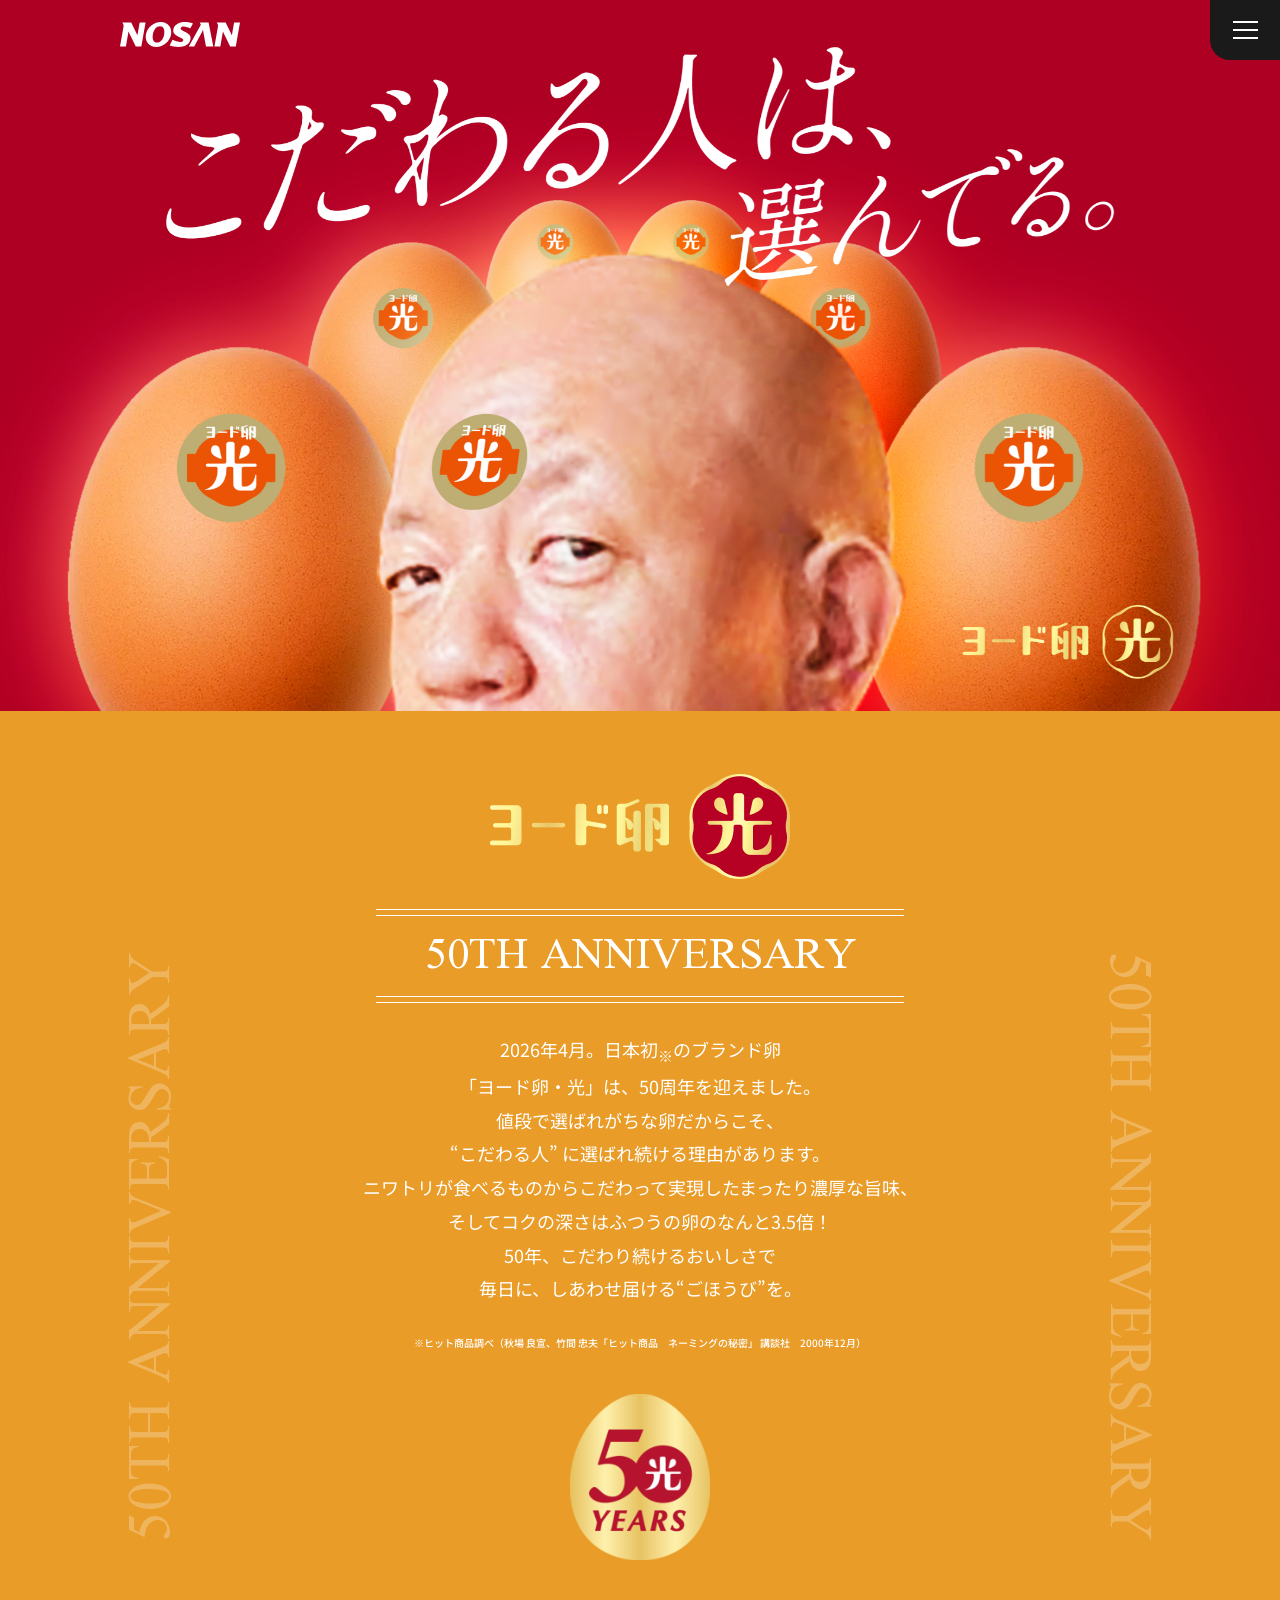
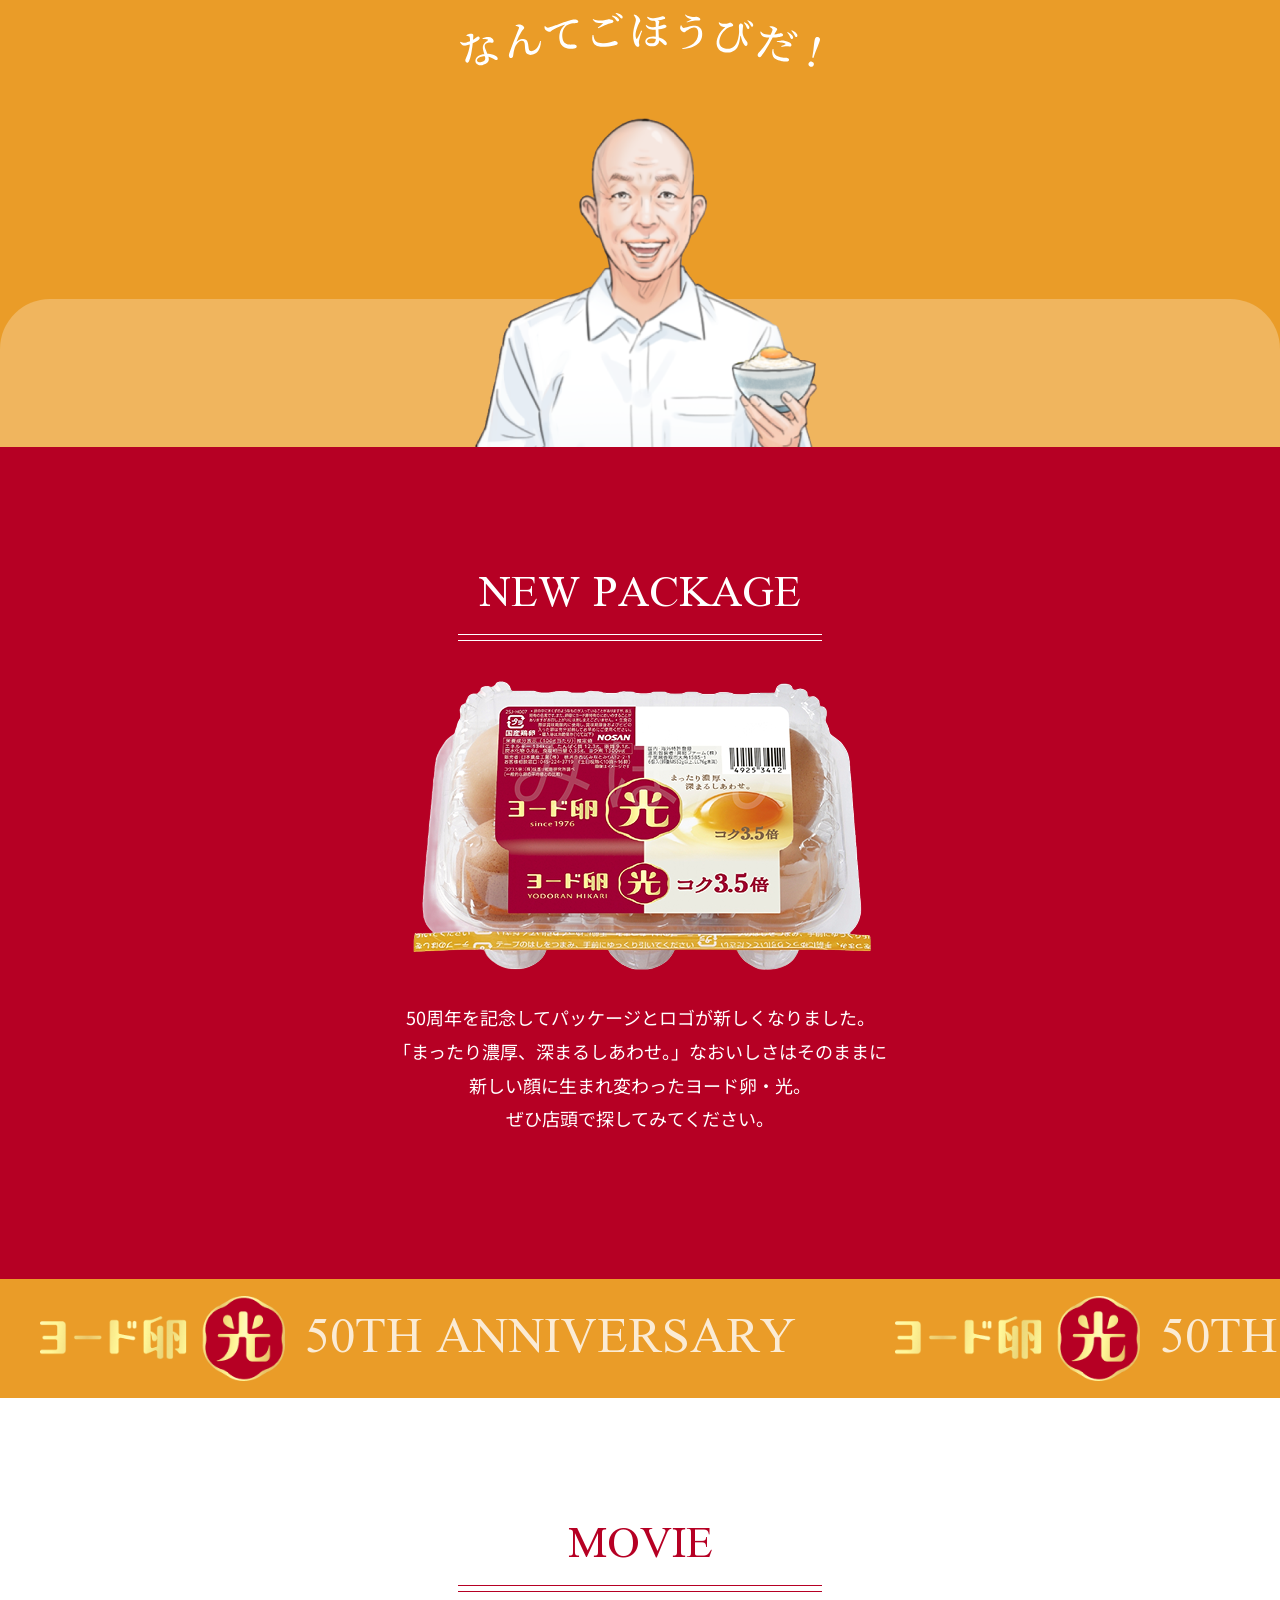
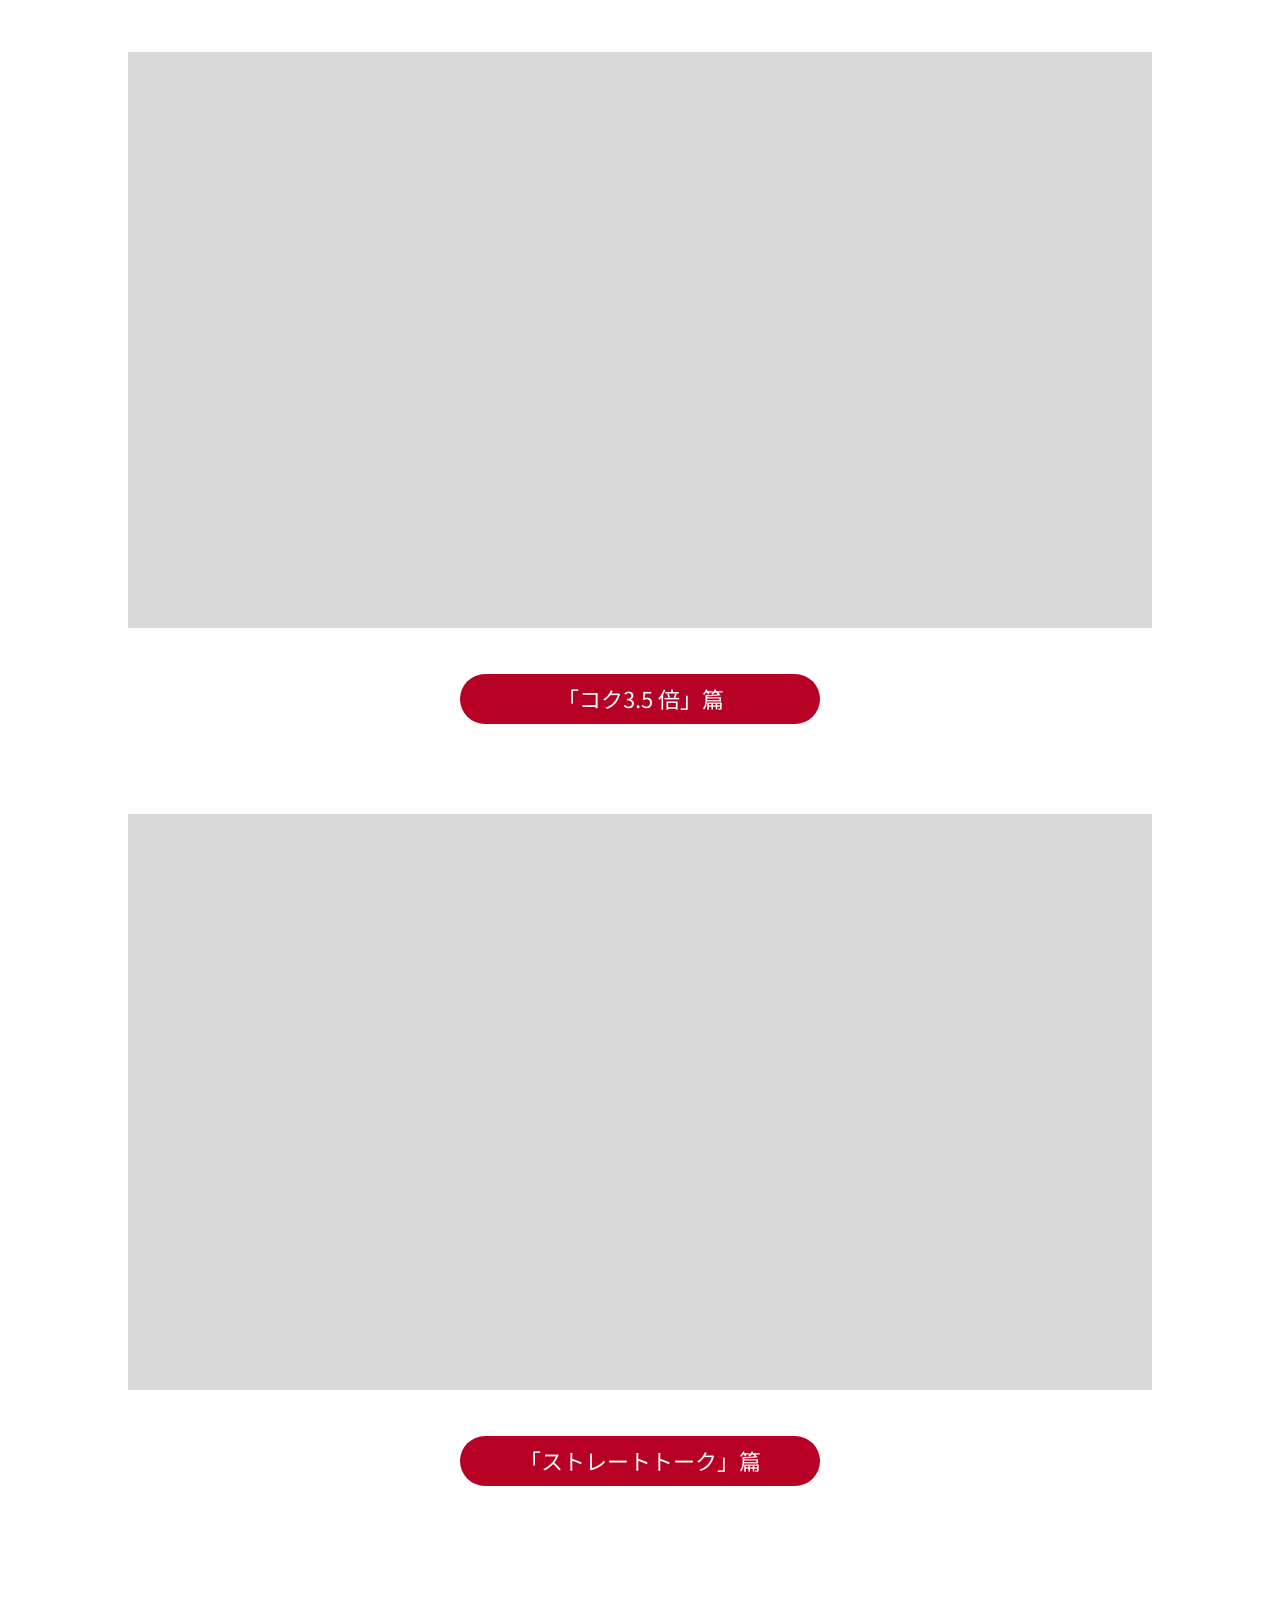
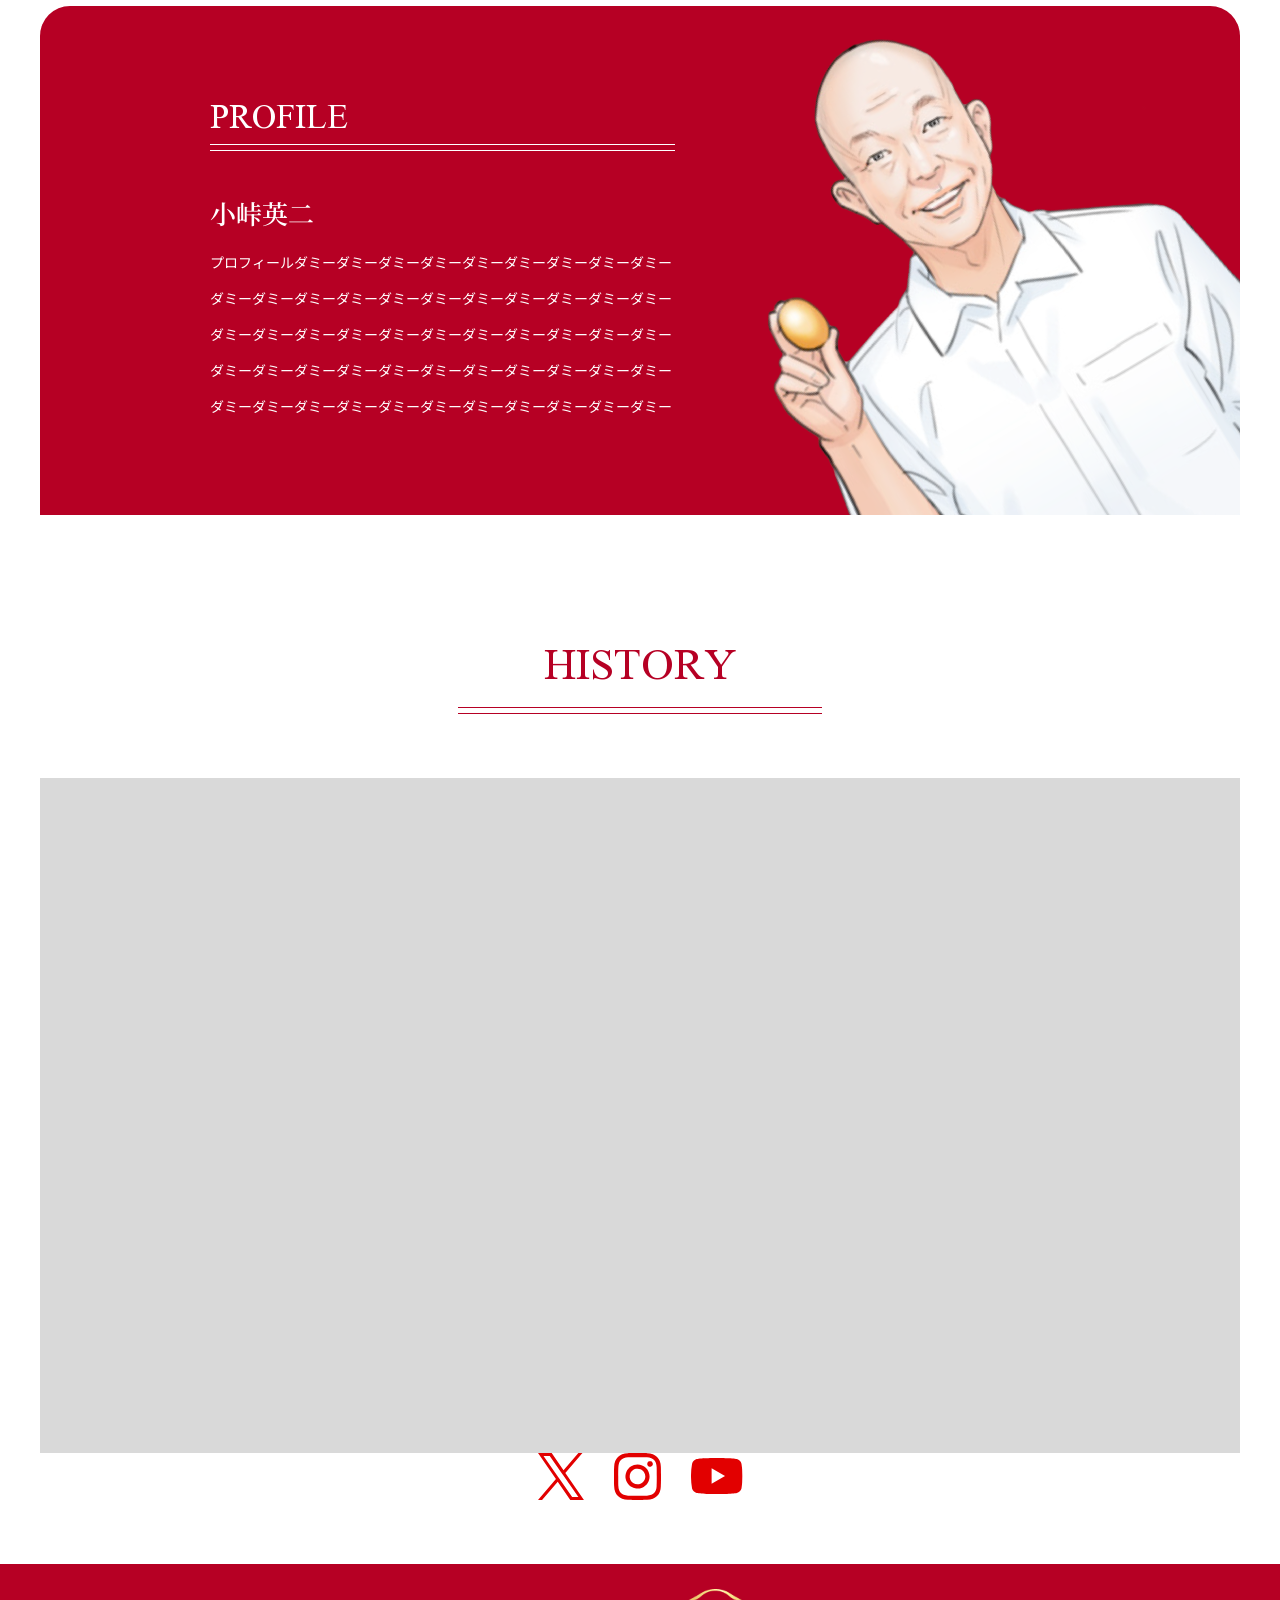
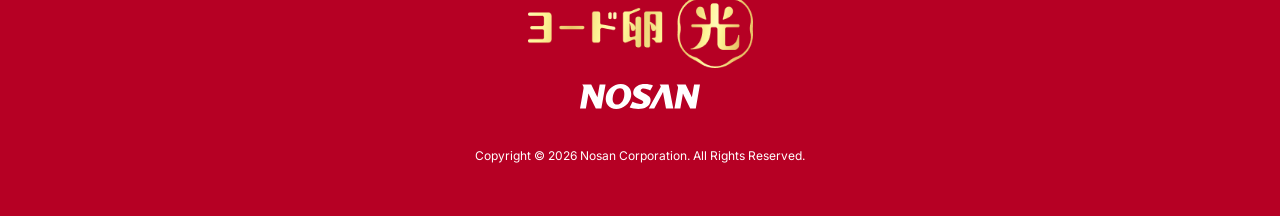
==== commit 8956609b: "[200~ Changes to be committed:" ====
--- a/index.html
+++ b/index.html
@@ -40,6 +40,10 @@
     <link href="https://fonts.googleapis.com/css2?family=Inter:ital,opsz,wght@0,14..32,100..900;1,14..32,100..900&family=Noto+Sans+JP:wght@100..900&family=Noto+Serif+JP:wght@200..900&family=Tai+Heritage+Pro:wght@400;700&display=swap" rel="stylesheet">
 
     <!-- Css -->
+
+    <!-- Link Swiper's CSS -->
+    <link rel="stylesheet" href="assets/vendor/swiper/swiper-bundle.min.css"/>
+    <link rel="stylesheet" href="assets/vendor/fancybox/fancybox.css"/>
     <link rel="stylesheet" href="assets/css/reset.css">
     <link rel="stylesheet" href="assets/css/common.css">
     <link rel="stylesheet" href="assets/css/top.css">
@@ -59,14 +63,16 @@
     <main>
         <div class="mv">
             <div class="mv-wrapper">
-                <div class="mv-slide">
-                    <div class="mv-slide-item">
-                        <img class="only-pc" src="assets/img/mv-img01.jpg" width="100%" alt="mv">
-                        <img class="only-sp" src="assets/img/mv-img02-sp.jpg" width="100%" alt="mv">
-                    </div>
-                    <div class="mv-slide-item">
-                        <img class="only-pc" src="assets/img/mv-img02.jpg" width="100%" alt="mv">
-                        <img class="only-sp" src="assets/img/mv-img02-sp.jpg" width="100%" alt="mv">
+                <div class="mv-slide mvSwiper">
+                    <div class="swiper-wrapper">
+                        <div class="mv-slide-item swiper-slide">
+                            <img class="only-pc" src="assets/img/mv-img01.jpg" width="100%" alt="mv">
+                            <img class="only-sp" src="assets/img/mv-img02-sp.jpg" width="100%" alt="mv">
+                        </div>
+                        <div class="mv-slide-item swiper-slide">
+                            <img class="only-pc" src="assets/img/mv-img02.jpg" width="100%" alt="mv">
+                            <img class="only-sp" src="assets/img/mv-img02-sp.jpg" width="100%" alt="mv">
+                        </div>
                     </div>
                 </div>
             </div>
@@ -112,24 +118,24 @@
                     <br>ぜひ店頭で探してみてください。</p>
             </div>
             <div class="new-bottom">
-                <div class="new-slide inview fade-left">
-                    <div class="new-slide-item">
-                        <img src="assets/img/logo-txt.png" alt="image photo" width="245" height="85" loading="lazy">
-                    </div>
-                    <div class="new-slide-item">
-                        <p class="new-slide-item--txt">50TH ANNIVERSARY</p>
-                    </div>
-                    <div class="new-slide-item">
-                        <img src="assets/img/logo-txt.png" alt="image photo" width="245" height="85" loading="lazy">
-                    </div>
-                    <div class="new-slide-item">
-                        <p class="new-slide-item--txt">50TH ANNIVERSARY</p>
-                    </div>
-                    <div class="new-slide-item">
-                        <img src="assets/img/logo-txt.png" alt="image photo" width="245" height="85" loading="lazy">
-                    </div>
-                    <div class="new-slide-item">
-                        <p class="new-slide-item--txt">50TH ANNIVERSARY</p>
+                <div class="new-slide inview fade-left new-slide-swiper">
+                    <div class="swiper-wrapper">
+                        <div class="swiper-slide new-slide-item">
+                            <img src="assets/img/logo-txt.png" alt="image photo" width="245" height="85" loading="lazy">
+                            <p class="new-slide-item--txt">50TH ANNIVERSARY</p>
+                        </div>
+                        <div class="swiper-slide new-slide-item">
+                            <img src="assets/img/logo-txt.png" alt="image photo" width="245" height="85" loading="lazy">
+                            <p class="new-slide-item--txt">50TH ANNIVERSARY</p>
+                        </div>
+                        <div class="swiper-slide new-slide-item">
+                            <img src="assets/img/logo-txt.png" alt="image photo" width="245" height="85" loading="lazy">
+                            <p class="new-slide-item--txt">50TH ANNIVERSARY</p>
+                        </div>
+                        <div class="swiper-slide new-slide-item">
+                            <img src="assets/img/logo-txt.png" alt="image photo" width="245" height="85" loading="lazy">
+                            <p class="new-slide-item--txt">50TH ANNIVERSARY</p>
+                        </div>
                     </div>
                 </div>
             </div>
@@ -142,7 +148,7 @@
                         <div class="movie-video">
                             <img src="assets/img/img-ex.jpg" alt="" width="1024" height="576">
                         </div>
-                        <a href="https://www.youtube.com/watch?v=PUdyuKaGQd4" data-width="50%" data-height="50%" data-fancybox data-aspect-ratio="2 / 1" class="movie-btn">「コク3.5 倍」篇</a>
+                        <a href="https://youtu.be/3xmrwRxFglQ" data-width="50%" data-height="50%" data-fancybox data-aspect-ratio="2 / 1" class="movie-btn">「コク3.5 倍」篇</a>
                     </div>
                     <div class="movie-item inview fade-up">
                         <div class="movie-video">
@@ -181,7 +187,11 @@
     <!-- End Footer -->
 	
     <!-- Js -->	
-    <script src="assets/js/common.js"></script>
-    
+    <!-- Swiper JS -->
+    <script src="assets/js/common.js" defer></script>
+    <script src="assets/vendor/swiper/swiper-bundle.min.js" defer></script>
+    <script src="assets/js/top.js" defer></script>
+    <script src="assets/vendor/fancybox/fancybox.umd.js" defer></script>
+
 </body>
 </html>
--- a/assets/css/top.css
+++ b/assets/css/top.css
@@ -1,8 +1,7 @@
 @charset "utf-8";
 /* Top */
 html{scroll-padding-top: 85px;}
-header{position: fixed; top: 0; left: 0; width: 100%; z-index: 100; background: #fff;
-display: flex; justify-content: space-between; align-items: center; padding: 10px 20px;}
+/* header{position: fixed; top: 0; left: 0; width: 100%; z-index: 100; background: #fff;} */
 .main{padding-top: 85px;}
 
 .menu{display: flex;}
@@ -179,7 +178,9 @@
     justify-content: center;
     align-items: center;
     height: 85px;
-    margin: 0 8px;
+    /* margin: 0 8px; */
+    gap: 20px;
+    width: 835px;
 }
 .new-slide-item--txt{
     opacity: .8;
@@ -189,6 +190,18 @@
     letter-spacing: 10%;
     line-height: 1;
 }
+/* Quan trọng nhất: Ép chuyển động tuyến tính không nghỉ */
+.new-slide-swiper .swiper-wrapper {
+    transition-timing-function: linear !important;
+    will-change: transform;
+}
+.new-slide-swiper {
+    position: relative;
+    /* mask-image: linear-gradient(to right, transparent, rgba(0, 0, 0, 0.486) 15%, black 85%, transparent);
+    -webkit-mask-image: linear-gradient(to right, transparent, rgba(0, 0, 0, 0.486) 15%, black 85%, transparent); */
+    pointer-events: none; /* Chặn chuột như bạn yêu cầu */
+}
+
 .movie{
     padding: min(10vw, 10rem) 0 min(12vw, 12rem);
 }
@@ -343,6 +356,7 @@
     }
     .new-slide-item{
         height: 50px;
+        width: 510px;
     }
     .new-slide-item img{
         height: 50px;
